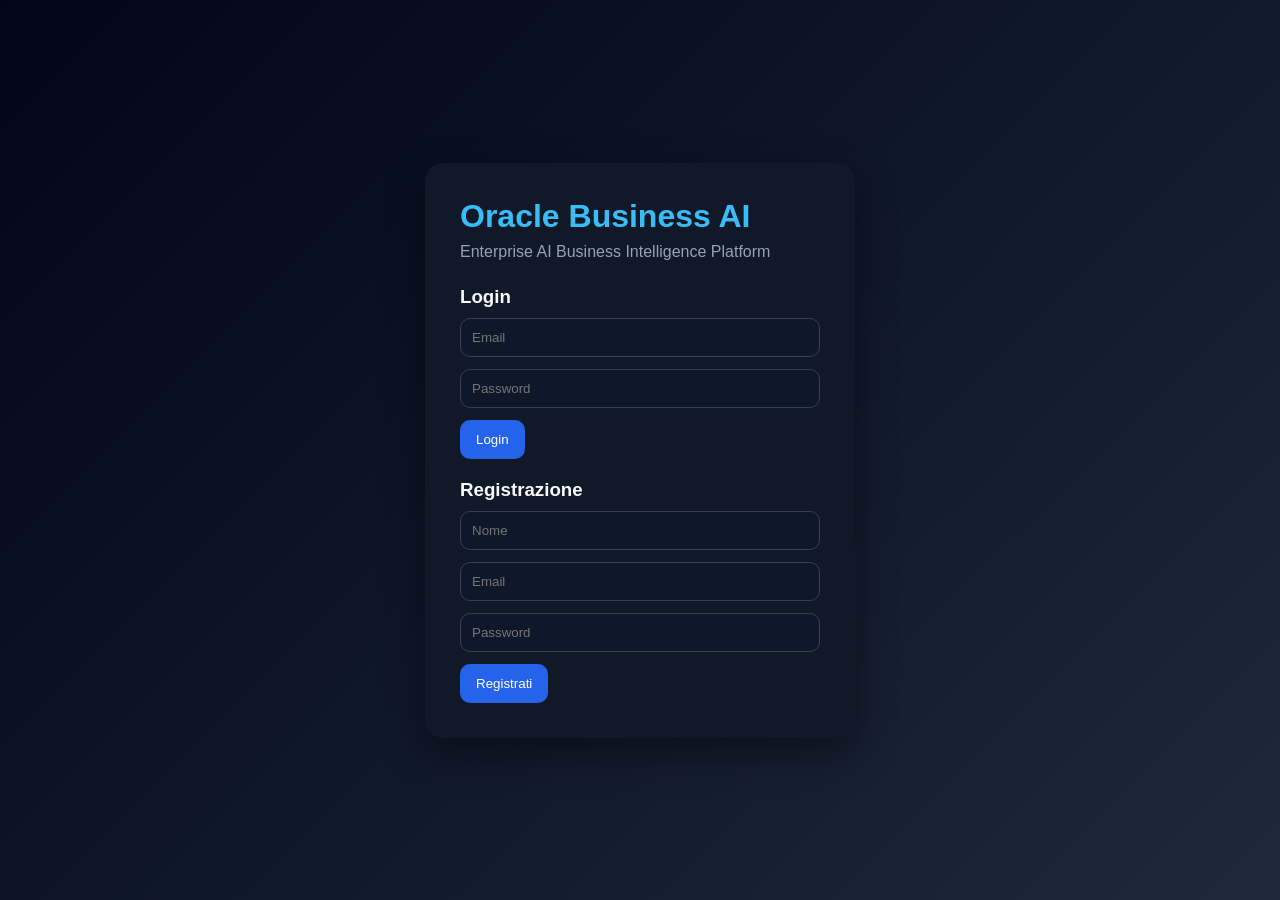
==== frontend/index.html @ a27339d5 "Stabilize enterprise frontend modules" ====
<!DOCTYPE html>
<html lang="it">
<head>
  <meta charset="UTF-8">
  <title>Oracle Business AI</title>
  <link rel="stylesheet" href="css/style.css">
</head>

<body>

<div id="loginPage" class="login-page">
  <div class="login-card">
    <h1>Oracle Business AI</h1>
    <p>Enterprise AI Business Intelligence Platform</p>

    <h3>Login</h3>
    <input id="loginEmail" placeholder="Email">
    <input id="loginPassword" type="password" placeholder="Password">
    <button onclick="loginUser()">Login</button>

    <h3>Registrazione</h3>
    <input id="registerName" placeholder="Nome">
    <input id="registerEmail" placeholder="Email">
    <input id="registerPassword" type="password" placeholder="Password">
    <button onclick="registerUser()">Registrati</button>

    <div id="authResult"></div>
  </div>
</div>

<div id="app" class="app hidden">

  <aside class="sidebar">
    <div class="logo">
      <h2>Oracle AI</h2>
      <span>Business Intelligence</span>
    </div>

<button class="nav-btn active" onclick="showPage('dashboard', this)">🚀 Dashboard</button>
<button class="nav-btn" onclick="showPage('finance', this)">💰 Finance</button>
<button class="nav-btn" onclick="showPage('customer', this)">👥 Customer</button>
<button class="nav-btn" onclick="showPage('compliance', this)">📄 Compliance</button>
<button class="nav-btn" onclick="showPage('cyber', this)">🛡 Cyber</button>
<button class="nav-btn" onclick="showPage('assistant', this)">🤖 Assistant</button>
<button class="nav-btn" onclick="showPage('reports', this)">📊 Reports</button>
<button class="nav-btn" onclick="showPage('import', this)">📂 Import</button>
<button class="nav-btn" onclick="showPage('settings', this)">⚙️ Settings</button>

    <button class="logout-btn" onclick="logoutUser()">Logout</button>
  </aside>

  <main class="main">
    <header class="topbar">
      <div>
        <h1 id="pageTitle">Dashboard</h1>
        <p id="userInfo"></p>
      </div>

      <div class="top-actions">
  <input id="globalCompanyId" placeholder="ID azienda" value="1">

  <button class="notification-btn" onclick="toggleNotifications()">
    🔔 <span id="notificationCount">0</span>
  </button>

  <div id="notificationPanel" class="notification-panel hidden">
    <h3>Notification Center</h3>
    <div id="notificationBox"></div>
  </div>
</div>
    </header>

    <section id="pageContent"></section>
  </main>

</div>

<script src="js/api.js"></script>
<script src="js/ui.js"></script>
<script src="js/auth.js"></script>
<script src="js/dashboard.js"></script>
<script src="js/finance.js"></script>
<script src="js/customer.js"></script>
<script src="js/compliance.js"></script>
<script src="js/cyber.js"></script>
<script src="js/assistant.js"></script>
<script src="js/import.js"></script>
<script src="js/notifications.js"></script>
<script src="js/settings.js"></script>
<script src="js/reports.js"></script>

</body>
</html>
---- frontend/css/style.css ----
*{
    margin:0;
    padding:0;
    box-sizing:border-box;
    font-family:Segoe UI,Tahoma,Geneva,Verdana,sans-serif;
}

body{
    background:#0b1220;
    color:#f8fafc;
}

.hidden{
    display:none;
}

/* LOGIN */

.login-page{
    display:flex;
    justify-content:center;
    align-items:center;
    height:100vh;
    background:linear-gradient(135deg,#020617,#0f172a,#1e293b);
}

.login-card{
    width:430px;
    background:#111827;
    border-radius:18px;
    padding:35px;
    box-shadow:0 15px 40px rgba(0,0,0,.45);
}

.login-card h1{
    color:#38bdf8;
    margin-bottom:8px;
}

.login-card p{
    color:#94a3b8;
    margin-bottom:25px;
}

.login-card h3{
    margin-top:20px;
    margin-bottom:10px;
}

.login-card input{
    width:100%;
    margin-bottom:12px;
}

/* LAYOUT */

.app{
    display:flex;
    height:100vh;
}

.sidebar{

    width:250px;

    background:#020617;

    border-right:1px solid #1e3a8a;

    display:flex;

    flex-direction:column;

    padding:20px;
}

.logo{

    text-align:center;

    margin-bottom:35px;
}

.logo h2{

    color:#38bdf8;
}

.logo span{

    color:#94a3b8;

    font-size:13px;
}

.nav-btn{

    width:100%;

    margin-bottom:10px;
}

.logout-btn{

    margin-top:auto;

    background:#dc2626;
}

.main{

    flex:1;

    display:flex;

    flex-direction:column;
}

.topbar{

    background:#111827;

    padding:20px;

    display:flex;

    justify-content:space-between;

    align-items:center;

    border-bottom:1px solid #1e293b;
}

.topbar h1{

    color:#38bdf8;
}

.topbar p{

    color:#94a3b8;
}

.topbar input{

    width:120px;
}

#pageContent{

    flex:1;

    overflow:auto;

    padding:30px;
}

/* CARD */

.card{

    background:#111827;

    border-radius:18px;

    padding:22px;

    margin-bottom:20px;

    border:1px solid #1e293b;

    box-shadow:0 5px 18px rgba(0,0,0,.25);
}

/* KPI */

.kpi-grid{

    display:grid;

    grid-template-columns:repeat(auto-fit,minmax(220px,1fr));

    gap:18px;

    margin-top:20px;
}

.kpi{

    background:#0f172a;

    border-radius:16px;

    padding:20px;

    border:1px solid #1e293b;

    transition:.25s;
}

.kpi:hover{

    transform:translateY(-4px);

    border-color:#38bdf8;
}

.kpi-title{

    color:#94a3b8;

    font-size:14px;
}

.kpi-value{

    font-size:34px;

    font-weight:bold;

    color:#38bdf8;

    margin-top:10px;
}

/* BOTTONI */

button{

    background:#2563eb;

    color:white;

    border:none;

    padding:12px 16px;

    border-radius:10px;

    cursor:pointer;

    transition:.25s;
}

button:hover{

    background:#1d4ed8;
}

/* INPUT */

input,textarea,select{

    width:100%;

    background:#0f172a;

    color:white;

    border:1px solid #334155;

    border-radius:10px;

    padding:11px;

    margin-bottom:12px;
}

/* BADGE */

.badge{

    display:inline-block;

    padding:6px 12px;

    border-radius:999px;

    font-size:12px;

    font-weight:bold;

    margin-right:8px;
}

.badge-green{

    background:#14532d;

    color:#86efac;
}

.badge-yellow{

    background:#78350f;

    color:#fde68a;
}

.badge-red{

    background:#7f1d1d;

    color:#fecaca;
}

.badge-blue{

    background:#1e3a8a;

    color:#93c5fd;
}

.progress-wrap{
    background:#020617;
    border:1px solid #334155;
    border-radius:999px;
    height:14px;
    overflow:hidden;
    margin-top:10px;
}

.progress-bar{
    height:100%;
    background:linear-gradient(90deg,#38bdf8,#22c55e);
    border-radius:999px;
    transition:width 1s ease;
}

.result{
    background:#0f172a;
    border:1px solid #334155;
    border-radius:14px;
    padding:16px;
    margin-top:16px;
}

.grid-2{
    display:grid;
    grid-template-columns:1fr 1fr;
    gap:18px;
}

@media(max-width:900px){
    .app{
        flex-direction:column;
    }

    .sidebar{
        width:100%;
        height:auto;
    }

    .grid-2{
        grid-template-columns:1fr;
    }
}

.hidden {
    display: none !important;
}

.dashboard-hero{
    background:linear-gradient(135deg,#0f172a,#1e3a8a,#020617);
    border:1px solid #2563eb;
    border-radius:24px;
    padding:28px;
    margin-bottom:22px;
    display:flex;
    justify-content:space-between;
    align-items:center;
    box-shadow:0 20px 45px rgba(0,0,0,.35);
}

.dashboard-hero h1{
    color:#38bdf8;
    font-size:34px;
}

.dashboard-hero p{
    color:#cbd5e1;
    margin-top:8px;
    max-width:760px;
}

.enterprise-kpis{
    margin-bottom:22px;
}

.enterprise-kpi{
    min-height:185px;
    position:relative;
    overflow:hidden;
}

.enterprise-kpi::after{
    content:"";
    position:absolute;
    width:130px;
    height:130px;
    border-radius:50%;
    background:rgba(56,189,248,.08);
    right:-35px;
    top:-35px;
}

.action-item,
.risk-item{
    display:flex;
    gap:12px;
    align-items:flex-start;
    background:#0f172a;
    border:1px solid #334155;
    border-radius:14px;
    padding:14px;
    margin-bottom:12px;
}

.action-item span,
.risk-item span{
    font-size:22px;
}

.action-item p,
.risk-item p{
    color:#e2e8f0;
}

.top-actions{
    display:flex;
    align-items:center;
    gap:14px;
    position:relative;
}

.notification-btn{
    background:#0f172a;
    border:1px solid #334155;
    position:relative;
}

.notification-btn span{
    background:#ef4444;
    color:white;
    border-radius:999px;
    padding:2px 7px;
    font-size:12px;
    margin-left:4px;
}

.notification-panel{
    position:absolute;
    top:52px;
    right:0;
    width:360px;
    background:#020617;
    border:1px solid #334155;
    border-radius:18px;
    padding:16px;
    z-index:9999;
    box-shadow:0 20px 50px rgba(0,0,0,.45);
}

.notification-panel h3{
    color:#38bdf8;
    margin-bottom:12px;
}

.notification-item{
    display:flex;
    gap:12px;
    background:#0f172a;
    border-radius:12px;
    padding:12px;
    margin-bottom:10px;
    border:1px solid #334155;
}

.notification-item.success{
    border-color:#22c55e;
}

.notification-item.warning{
    border-color:#facc15;
}

.notification-item.danger{
    border-color:#ef4444;
}

.notification-item.info{
    border-color:#38bdf8;
}
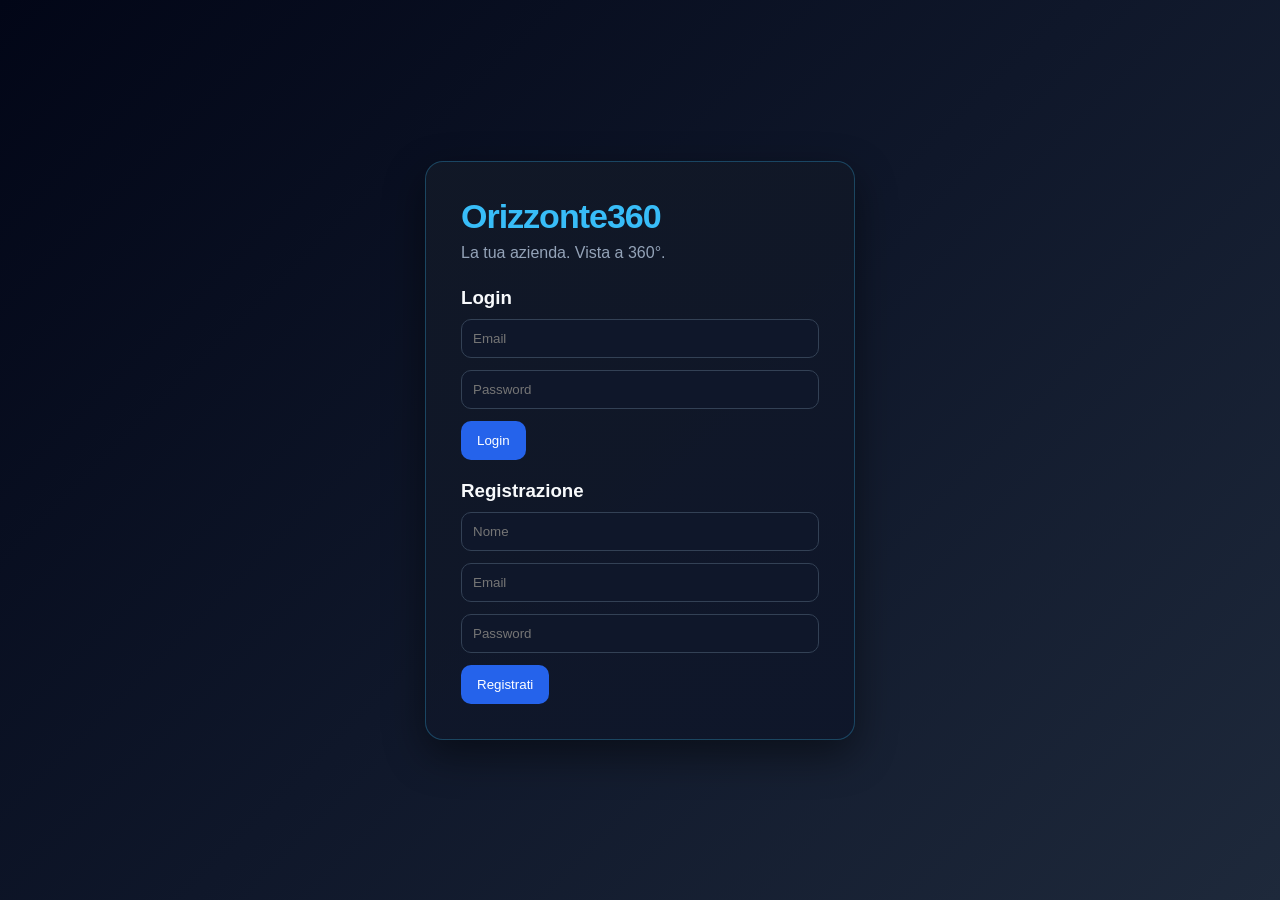
==== commit c3bd293c: "Release PACK 04 White Label and Partner Portal" ====
--- a/frontend/index.html
+++ b/frontend/index.html
@@ -2,7 +2,7 @@
 <html lang="it">
 <head>
   <meta charset="UTF-8">
-  <title>Oracle Business AI</title>
+  <title>Orizzonte360 — Piattaforma Enterprise</title>
   <link rel="stylesheet" href="css/style.css">
 </head>
 
@@ -10,8 +10,8 @@
 
 <div id="loginPage" class="login-page">
   <div class="login-card">
-    <h1>Oracle Business AI</h1>
-    <p>Enterprise AI Business Intelligence Platform</p>
+    <h1 data-brand-name>Orizzonte360</h1>
+    <p>La tua azienda. Vista a 360°.</p>
 
     <h3>Login</h3>
     <input id="loginEmail" placeholder="Email">
@@ -32,31 +32,35 @@
 
   <aside class="sidebar">
     <div class="logo">
-      <h2>Oracle AI</h2>
-      <span>Business Intelligence</span>
+      <img id="dynamicBrandLogo" hidden alt="Logo brand" style="max-width:180px;max-height:54px"><h2 data-brand-name>ORIZZONTE360</h2>
+      <span>Piattaforma Enterprise</span>
     </div>
 
-<button class="nav-btn active" onclick="showPage('dashboard', this)">🚀 Dashboard</button>
-<button class="nav-btn" onclick="showPage('finance', this)">💰 Finance</button>
-<button class="nav-btn" onclick="showPage('customer', this)">👥 Customer</button>
+<button class="nav-btn active" onclick="showPage('dashboard', this)">🏠 Panoramica</button>
+<button class="nav-btn" onclick="showPage('finance', this)">💰 Finanza</button>
+<button class="nav-btn" onclick="showPage('customer', this)">👥 Clienti</button>
 <button class="nav-btn" onclick="showPage('compliance', this)">📄 Compliance</button>
-<button class="nav-btn" onclick="showPage('cyber', this)">🛡 Cyber</button>
-<button class="nav-btn" onclick="showPage('assistant', this)">🤖 Assistant</button>
-<button class="nav-btn" onclick="showPage('reports', this)">📊 Reports</button>
-<button class="nav-btn" onclick="showPage('import', this)">📂 Import</button>
-<button class="nav-btn" onclick="showPage('settings', this)">⚙️ Settings</button>
+<button class="nav-btn" onclick="showPage('cyber', this)">🛡 Cyber Security</button>
+<button class="nav-btn" onclick="showPage('assistant', this)">🤖 Assistente AI</button>
+<button class="nav-btn" onclick="showPage('reports', this)">📊 Report</button>
+<button class="nav-btn" onclick="showPage('billing', this)">💳 Abbonamenti</button>
+<button class="nav-btn" onclick="showPage('release', this)">🚀 Aggiornamenti</button>
+<button class="nav-btn" onclick="showPage('import', this)">📂 Importazione Dati</button>
+<button class="nav-btn" onclick="showPage('settings', this)">⚙️ Impostazioni</button>
+<button class="nav-btn" onclick="renderWhiteLabel(); document.querySelectorAll('.nav-btn').forEach(x=>x.classList.remove('active')); this.classList.add('active')">🎨 White Label</button>
 
-    <button class="logout-btn" onclick="logoutUser()">Logout</button>
+    <button class="logout-btn" onclick="logoutUser()">Esci</button>
   </aside>
 
   <main class="main">
     <header class="topbar">
       <div>
-        <h1 id="pageTitle">Dashboard</h1>
+        <h1 id="pageTitle">Panoramica</h1>
         <p id="userInfo"></p>
       </div>
 
       <div class="top-actions">
+      <div id="tenantSelectorBox"></div>
   <input id="globalCompanyId" placeholder="ID azienda" value="1">
 
   <button class="notification-btn" onclick="toggleNotifications()">
@@ -64,7 +68,7 @@
   </button>
 
   <div id="notificationPanel" class="notification-panel hidden">
-    <h3>Notification Center</h3>
+    <h3>Centro Notifiche</h3>
     <div id="notificationBox"></div>
   </div>
 </div>
@@ -84,10 +88,15 @@
 <script src="js/compliance.js"></script>
 <script src="js/cyber.js"></script>
 <script src="js/assistant.js"></script>
+<script src="js/notifications.js"></script>
+<script src="js/digital_twin.js"></script>
+<script src="js/reports.js"></script>
+<script src="js/billing.js"></script>
+<script src="js/release.js"></script>
 <script src="js/import.js"></script>
-<script src="js/notifications.js"></script>
+<script src="js/tenant.js"></script>
 <script src="js/settings.js"></script>
-<script src="js/reports.js"></script>
+<script src="js/white-label.js"></script>
 
 </body>
 </html>
--- a/frontend/css/style.css
+++ b/frontend/css/style.css
@@ -490,4 +490,103 @@
 
 .notification-item.info{
     border-color:#38bdf8;
-}+}
+
+#tenantSelectorBox select {
+    min-width: 220px;
+    margin-bottom: 0;
+}
+
+/* =========================================================
+   RC1 PATCH 01 — Enterprise UI 2.0
+   Safe additive CSS: does not remove previous styles.
+   ========================================================= */
+.enterprise-hero-v2{
+    background:radial-gradient(circle at top left, rgba(56,189,248,.22), transparent 34%),
+               linear-gradient(135deg,#020617,#0f172a 45%,#172554);
+    border:1px solid rgba(56,189,248,.42);
+}
+.eyebrow{
+    color:#7dd3fc;
+    text-transform:uppercase;
+    letter-spacing:2px;
+    font-size:12px;
+    font-weight:700;
+    margin-bottom:8px;
+}
+.hero-actions{display:flex;gap:12px;flex-wrap:wrap;justify-content:flex-end;}
+.executive-summary-panel{
+    display:flex;justify-content:space-between;align-items:center;gap:22px;
+    border:1px solid rgba(56,189,248,.30);border-radius:24px;padding:24px;margin-bottom:20px;
+    background:linear-gradient(135deg,rgba(15,23,42,.98),rgba(30,41,59,.78));
+    box-shadow:0 24px 60px rgba(0,0,0,.32);
+}
+.executive-summary-panel h2{color:#e0f2fe;font-size:30px;margin:0 0 8px 0;}
+.executive-summary-panel p{color:#cbd5e1;max-width:850px;}
+.summary-score-card{text-align:center;min-width:180px;background:#020617;border:1px solid #334155;border-radius:20px;padding:18px;}
+.summary-score{font-size:48px;font-weight:900;color:#38bdf8;line-height:1;margin-top:10px;}
+.summary-score-card small{color:#94a3b8;}
+.live-status-strip{display:grid;grid-template-columns:repeat(auto-fit,minmax(150px,1fr));gap:12px;margin-bottom:20px;}
+.status-pill{border:1px solid #334155;background:#0f172a;border-radius:16px;padding:13px;display:flex;flex-direction:column;gap:4px;}
+.status-pill span{font-size:20px}.status-pill b{color:#e2e8f0}.status-pill small{color:#94a3b8}
+.status-pill.ok{border-color:#22c55e}.status-pill.warn{border-color:#facc15}.status-pill.danger{border-color:#ef4444}
+.premium-kpi{border-color:rgba(56,189,248,.35)!important;}
+.premium-kpi small{display:block;margin-top:10px;color:#94a3b8;}
+.enterprise-widget-card{min-height:270px;}
+.widget-grid-mini{display:grid;grid-template-columns:repeat(2,minmax(0,1fr));gap:12px;}
+.widget-grid-mini div{background:#020617;border:1px solid #334155;border-radius:16px;padding:16px;}
+.widget-grid-mini b{display:block;color:#94a3b8;margin-bottom:8px;}
+.widget-grid-mini span{font-size:22px;color:#38bdf8;font-weight:800;}
+.timeline-list{display:flex;flex-direction:column;gap:12px;}
+.timeline-row{border-left:3px solid #38bdf8;background:#0f172a;border-radius:12px;padding:12px 14px;}
+.timeline-row span{color:#7dd3fc;font-size:12px;font-weight:700;}
+.timeline-row b{display:block;color:#e2e8f0;margin:3px 0;}
+.timeline-row p{color:#94a3b8;margin:0;}
+.premium-brief{border-color:#38bdf8!important;}
+.enterprise-loading-card{min-height:170px;}
+@media(max-width:900px){
+    .executive-summary-panel{flex-direction:column;align-items:flex-start;}
+    .summary-score-card{width:100%;}
+    .hero-actions{justify-content:flex-start;}
+}
+
+
+/* Orizzonte360 Enterprise v1.0 */
+.login-card{
+    border:1px solid rgba(56,189,248,.28);
+    background:linear-gradient(160deg,rgba(17,24,39,.98),rgba(15,23,42,.98));
+}
+.login-card h1{
+    font-size:34px;
+    letter-spacing:-1px;
+}
+.logo h2{
+    letter-spacing:1.5px;
+}
+.enterprise-skeleton{
+    display:grid;
+    grid-template-columns:repeat(auto-fit,minmax(180px,1fr));
+    gap:14px;
+}
+.enterprise-skeleton span{
+    display:block;
+    min-height:92px;
+    border-radius:14px;
+    background:linear-gradient(90deg,#0f172a 25%,#1e293b 50%,#0f172a 75%);
+    background-size:200% 100%;
+    animation:o360Skeleton 1.35s infinite linear;
+}
+@keyframes o360Skeleton{
+    from{background-position:200% 0}
+    to{background-position:-200% 0}
+}
+@media (max-width:900px){
+    .sidebar{width:220px}
+    #pageContent{padding:18px}
+    .topbar{gap:12px;align-items:flex-start}
+}
+:root{--brand-primary:#2563EB;--brand-secondary:#0F172A;--brand-accent:#22C55E;--brand-background:#F8FAFC}
+body{background:var(--brand-background)}
+.sidebar,.login-card button,.main button{--o360-current-brand:var(--brand-primary)}
+.nav-btn.active,.login-card button,.main button:not(.notification-btn){background-color:var(--brand-primary)}
+.logo h2{color:var(--brand-primary)}
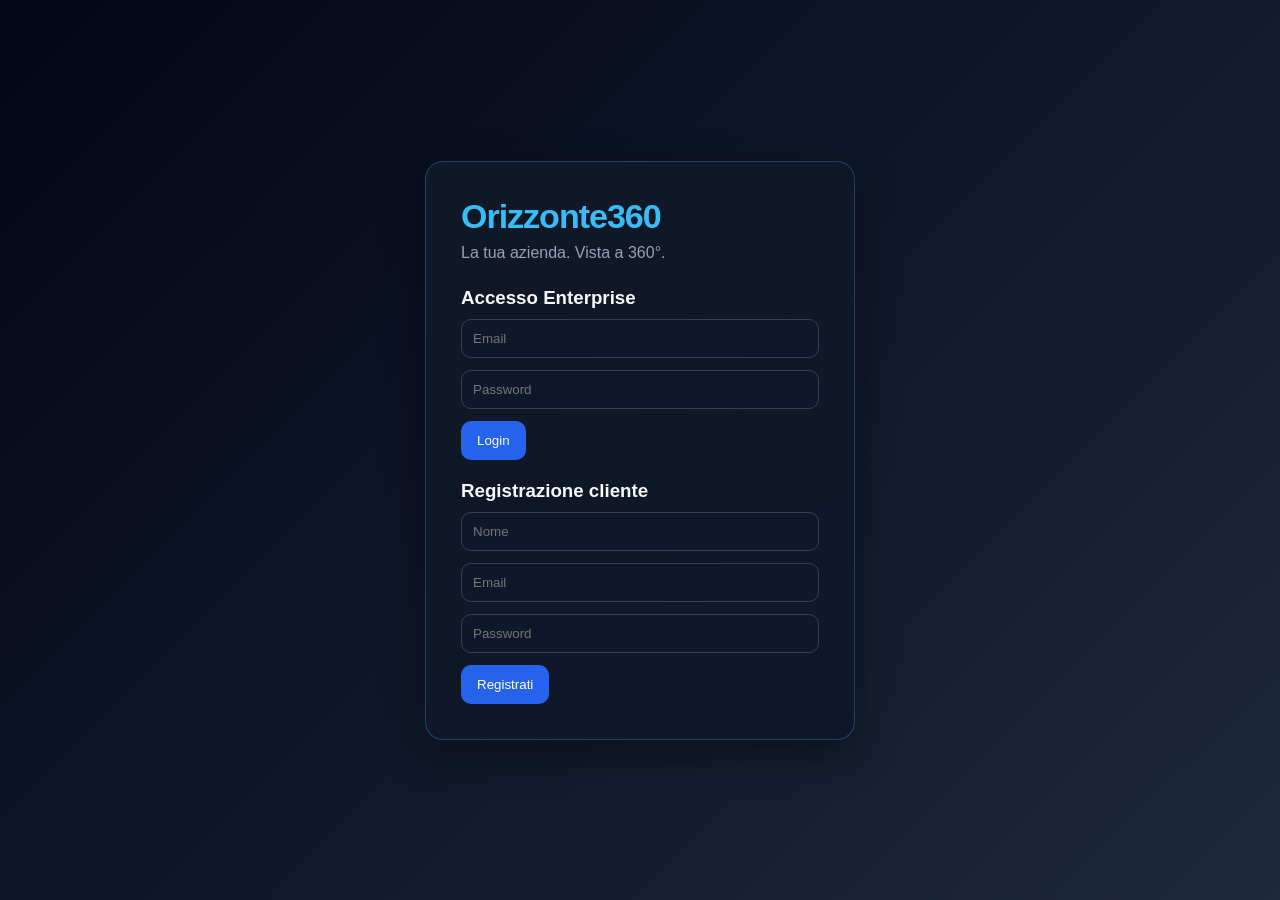
==== commit 936473d2: "PACK 05A Marketplace + PACK 05A.1 Enterprise Admin" ====
--- a/frontend/index.html
+++ b/frontend/index.html
@@ -13,12 +13,12 @@
     <h1 data-brand-name>Orizzonte360</h1>
     <p>La tua azienda. Vista a 360°.</p>
 
-    <h3>Login</h3>
+    <h3>Accesso Enterprise</h3>
     <input id="loginEmail" placeholder="Email">
     <input id="loginPassword" type="password" placeholder="Password">
     <button onclick="loginUser()">Login</button>
 
-    <h3>Registrazione</h3>
+    <h3>Registrazione cliente</h3>
     <input id="registerName" placeholder="Nome">
     <input id="registerEmail" placeholder="Email">
     <input id="registerPassword" type="password" placeholder="Password">
@@ -47,6 +47,7 @@
 <button class="nav-btn" onclick="showPage('release', this)">🚀 Aggiornamenti</button>
 <button class="nav-btn" onclick="showPage('import', this)">📂 Importazione Dati</button>
 <button class="nav-btn" onclick="showPage('settings', this)">⚙️ Impostazioni</button>
+<button class="nav-btn" onclick="showPage('marketplace', this)">🧩 Marketplace</button>
 <button class="nav-btn" onclick="renderWhiteLabel(); document.querySelectorAll('.nav-btn').forEach(x=>x.classList.remove('active')); this.classList.add('active')">🎨 White Label</button>
 
     <button class="logout-btn" onclick="logoutUser()">Esci</button>
@@ -97,6 +98,7 @@
 <script src="js/tenant.js"></script>
 <script src="js/settings.js"></script>
 <script src="js/white-label.js"></script>
+<script src="js/marketplace.js"></script>
 
 </body>
 </html>
--- a/frontend/css/style.css
+++ b/frontend/css/style.css
@@ -590,3 +590,6 @@
 .sidebar,.login-card button,.main button{--o360-current-brand:var(--brand-primary)}
 .nav-btn.active,.login-card button,.main button:not(.notification-btn){background-color:var(--brand-primary)}
 .logo h2{color:var(--brand-primary)}
+
+/* PACK 05A Marketplace */
+.market-head{display:flex;align-items:center;justify-content:space-between;gap:16px}.metric-value{font-size:34px;font-weight:800}.form-grid{display:grid;grid-template-columns:repeat(2,minmax(0,1fr));gap:12px}.form-grid textarea{min-height:110px;grid-column:1/-1}@media(max-width:800px){.form-grid{grid-template-columns:1fr}}
